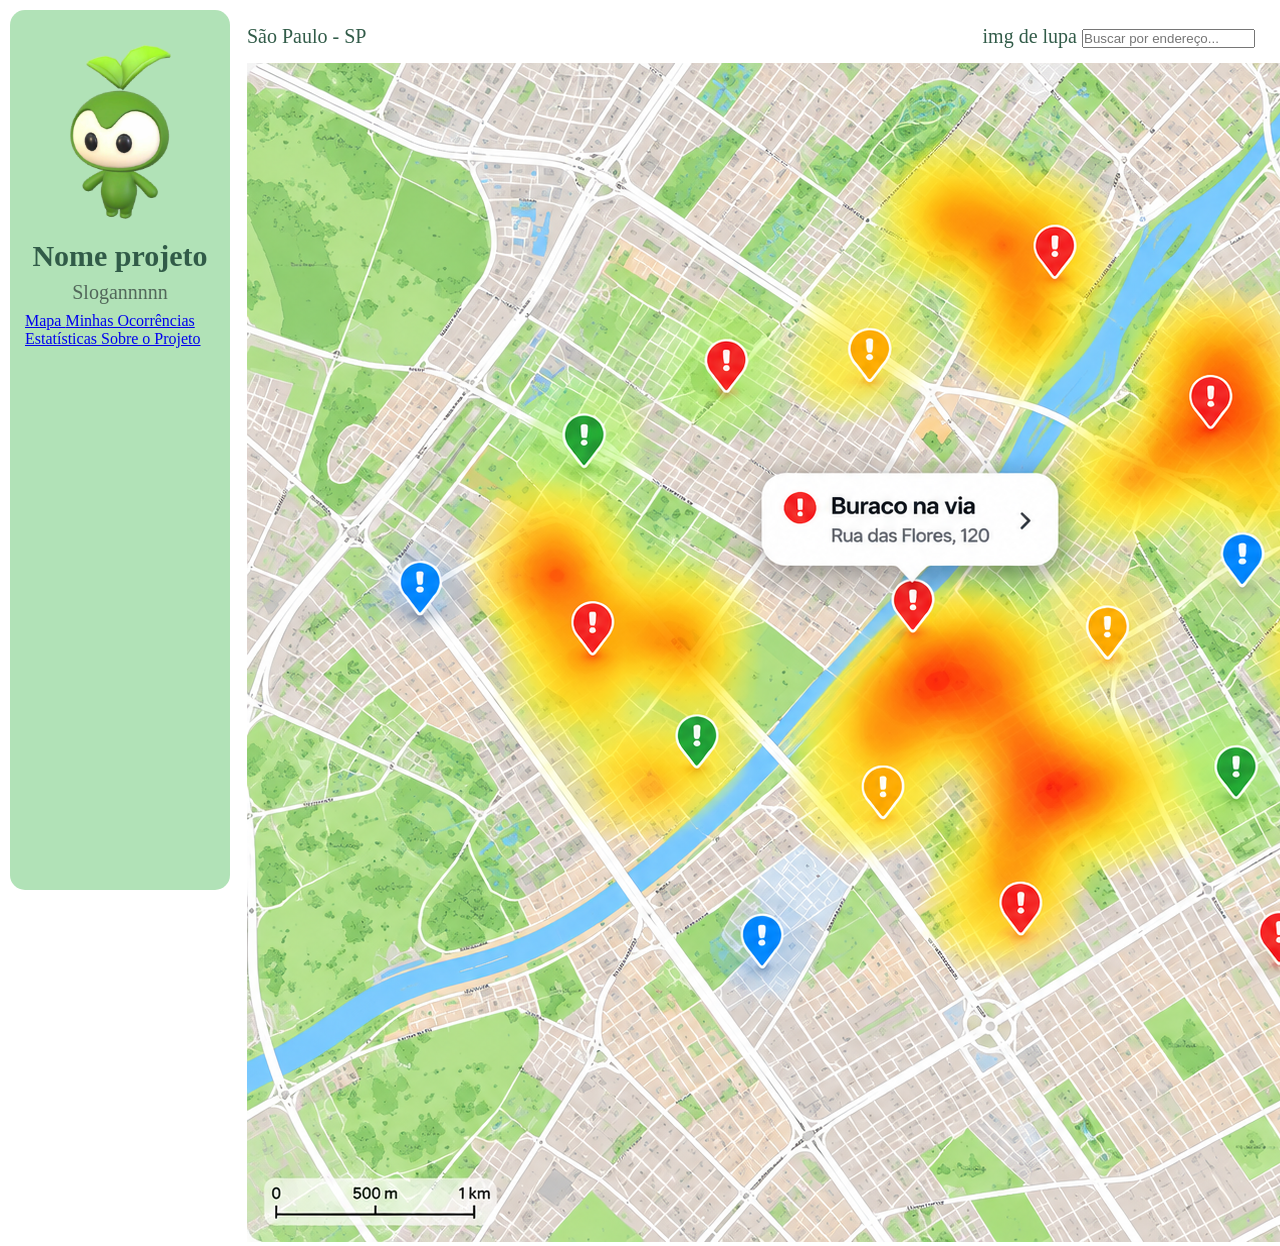
==== prototipo.html @ 0f9162bd "feat: organização pastas para 2 páginas (separação de vitrine e protótipo)" ====
<!DOCTYPE html>
<html lang="en">
<head>
    <meta charset="UTF-8">
    <meta name="viewport" content="width=device-width, initial-scale=1.0">
    <title>Document</title>
    <link rel="stylesheet" href="./src/css/prototipo.css">
</head>
<body>

    <div class="pagina">
        <!-- MENU LATERAL -->
        <div class="menu">
            <div class="mascote">
                <img src="./src/assets/img/mascotesemfundo.png" alt="macote">
            </div>
            <h1>Nome projeto</h1>
            <p class="slogan">Slogannnnn</p>

            <div class="opcoes-menu">
                <a href="#" class="selecionado">
                    Mapa
                </a>

                <a href="#">
                    Minhas Ocorrências
                </a>

                <a href="#">
                    Estatísticas
                </a>

                <a href="#">
                    Sobre o Projeto
                </a>

            </div>

        </div>


    <!-- PARTE PRINCIPAL -->
    <div class="conteudodecima">
    <!-- PARTE DE CIMA -->
        <div class="topo">
            <p> São Paulo - SP</p>
            <div class="pesquisa">
                    img de lupa
            <input type="text" placeholder="Buscar por endereço...">
            </div>
        </div>

    <!-- MAPA -->
        <div class="partedomapa">
            <img src="./src/assets/img/mapa-urbano.png" alt="Mapa">
        </div>
    









</div>
</body>
</html>
---- src/css/prototipo.css ----
@import url('https://fonts.googleapis.com/css2?family=Quicksand:wght@300..700&display=swap');


*{
    margin: 0;
    padding: 0;
    box-sizing: border-box;
}

/* deixar menu e o resto um do lado */
.pagina {
    display: flex;
    height: 100vh;
    padding: 10px;
    gap: 12px;
} 
.mascote img {
    width: 150px;
    height: 200px;
    margin-bottom: 5px;

}


/* menu lateral*/
.menu {
    width: 220px;
    background-color: #b1e2b7;
    border-radius: 15px;
    padding: 20px 15px;
    display: flex;
    flex-direction: column;
    align-items: center;

    h1{
    font-size:30px;
    color: #315b48;
    text-align: center;
    
    }

}
/* slogan dentro menu */
.slogan {
    font-size: 20px;
    color: #52675a;
    margin-top: 8px;
    margin-bottom: 8px;
}

/* lembrar de arrumar a lateral dentro do menu */
/* {





} */



/* PAarte principal*/

.conteudodecima {
    flex: 1;
    display: flex;
    flex-direction: column;
    gap: 15px;
    padding: 15px 15px 10px 5px;
    min-width: 0;
}

/* PARTE DE CIMA */

.topo {
    display: flex;
    align-items: center;
    justify-content: space-between;
    font-size: 20px;
    color: #315b48;
}
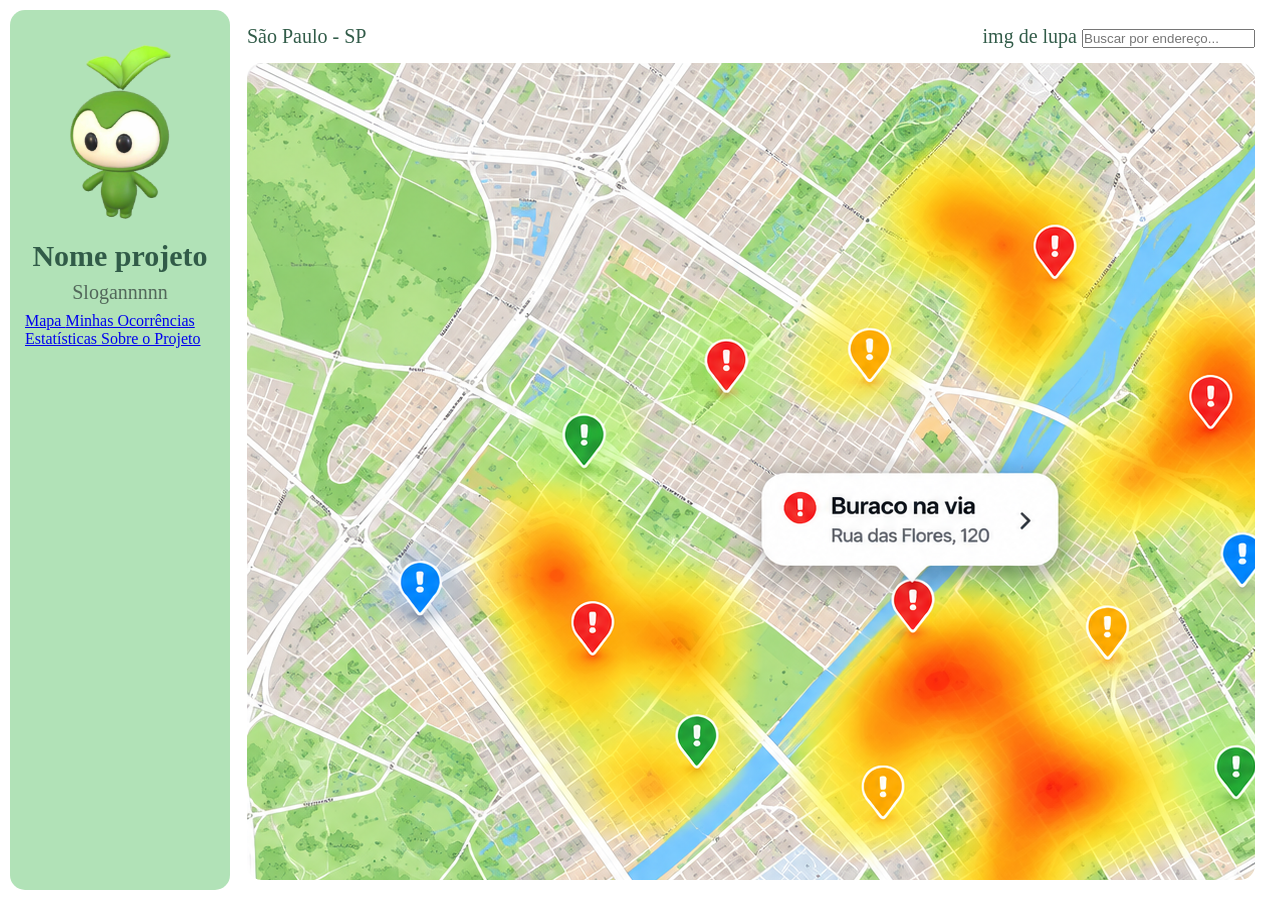
==== commit 35b0746b: ""style: ajustando alinhamento "" ====
--- a/prototipo.html
+++ b/prototipo.html
@@ -8,7 +8,7 @@
 </head>
 <body>
 
-    <div class="pagina">
+    <div class="paginaum">
         <!-- MENU LATERAL -->
         <div class="menu">
             <div class="mascote">
--- a/src/css/prototipo.css
+++ b/src/css/prototipo.css
@@ -8,7 +8,7 @@
 }
 
 /* deixar menu e o resto um do lado */
-.pagina {
+.paginaum {
     display: flex;
     height: 100vh;
     padding: 10px;
@@ -78,12 +78,38 @@
     justify-content: space-between;
     font-size: 20px;
     color: #315b48;
+
+}
+
+.partedomapa {
+    width: 100%;
+    overflow: hidden;
+    border-radius: 15px; 
+
+}
+
+/* --------------------------------------------------------------- */
+.paginadois {
+    background-color: #ffffff;
+    display: flex;
+    height: 100vh;
+    padding: 10px;
+    gap: 12px;
+    
+} 
+
+.card{
+    background-color: #b1e2b7;
+    width: 100%;
+    height: 100%;
+    overflow: hidden;
+    border-radius: 15px;
+    padding: 50px;
 }
 
 
-
-
-
-
-
-
+.icon img{
+    border-radius: 50px;
+    width: 50px;
+    height: 50px;
+}
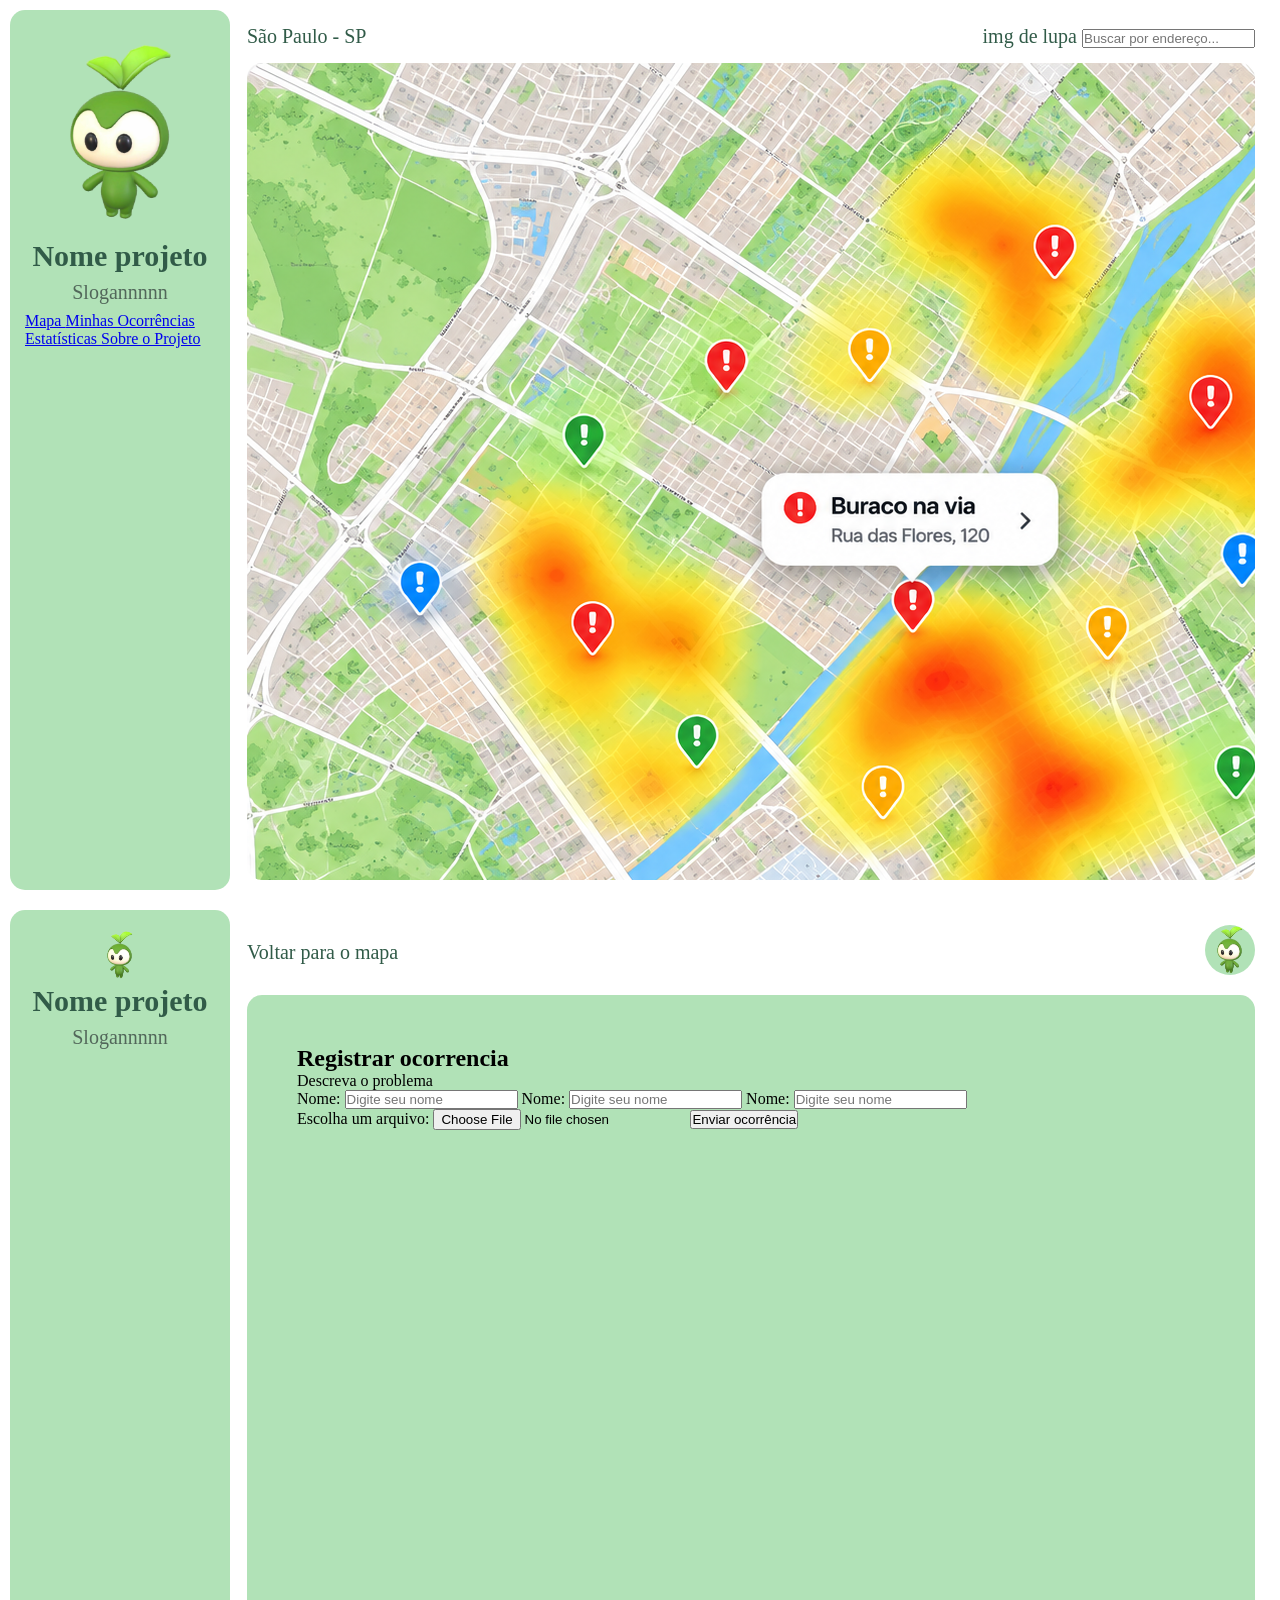
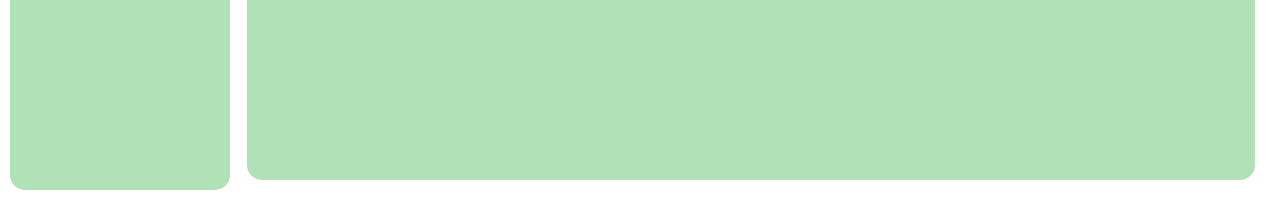
==== commit 83b2cc5c: ""feat: Pagina de ocorrencias"" ====
--- a/prototipo.html
+++ b/prototipo.html
@@ -54,7 +54,59 @@
         <div class="partedomapa">
             <img src="./src/assets/img/mapa-urbano.png" alt="Mapa">
         </div>
-    
+
+</div>
+</div>
+
+ <section class="paginaocorrencias">
+        <div class="paginadois">
+            <!-- Menu -->
+        <div class="menu">
+            <div class="icon">
+                <img src="./src/assets/img/icon.png" alt="Icon">
+            </div>
+            <h1>Nome projeto</h1>
+            <p class="slogan">Slogannnnn</p>
+        </div>
+
+
+
+        <div class="conteudodecima">
+            <!-- Parte de cima -->
+                <div class="topo">
+                    <p> Voltar para o mapa </p>
+
+                     <div class="icon">
+                    <img src="./img/icon.png" alt="icon">
+                    </div>    
+                </div>
+
+
+
+
+        <div class="card">
+            <h2>Registrar ocorrencia</h2>
+            <p>Descreva o problema</p>
+
+            <label for="nome">Nome:</label>
+            <input type="text" id="nome" name="nome" placeholder="Digite seu nome">
+
+            <label for="nome">Nome:</label>
+            <input type="text" id="nome" name="nome" placeholder="Digite seu nome">
+
+            <label for="nome">Nome:</label>
+            <input type="text" id="nome" name="nome" placeholder="Digite seu nome">
+
+            <form action="/seu-script-backend" method="POST" enctype="multipart/form-data">
+
+            <label for="arquivo">Escolha um arquivo:</label>
+            <input type="file" id="arquivo" name="arquivo">
+            
+            <button>Enviar ocorrência</button>
+            </form>
+
+
+        </div>
 
 
 
@@ -63,7 +115,9 @@
 
 
 
+        </div>
+    </section>
 
-</div>
+
 </body>
 </html>
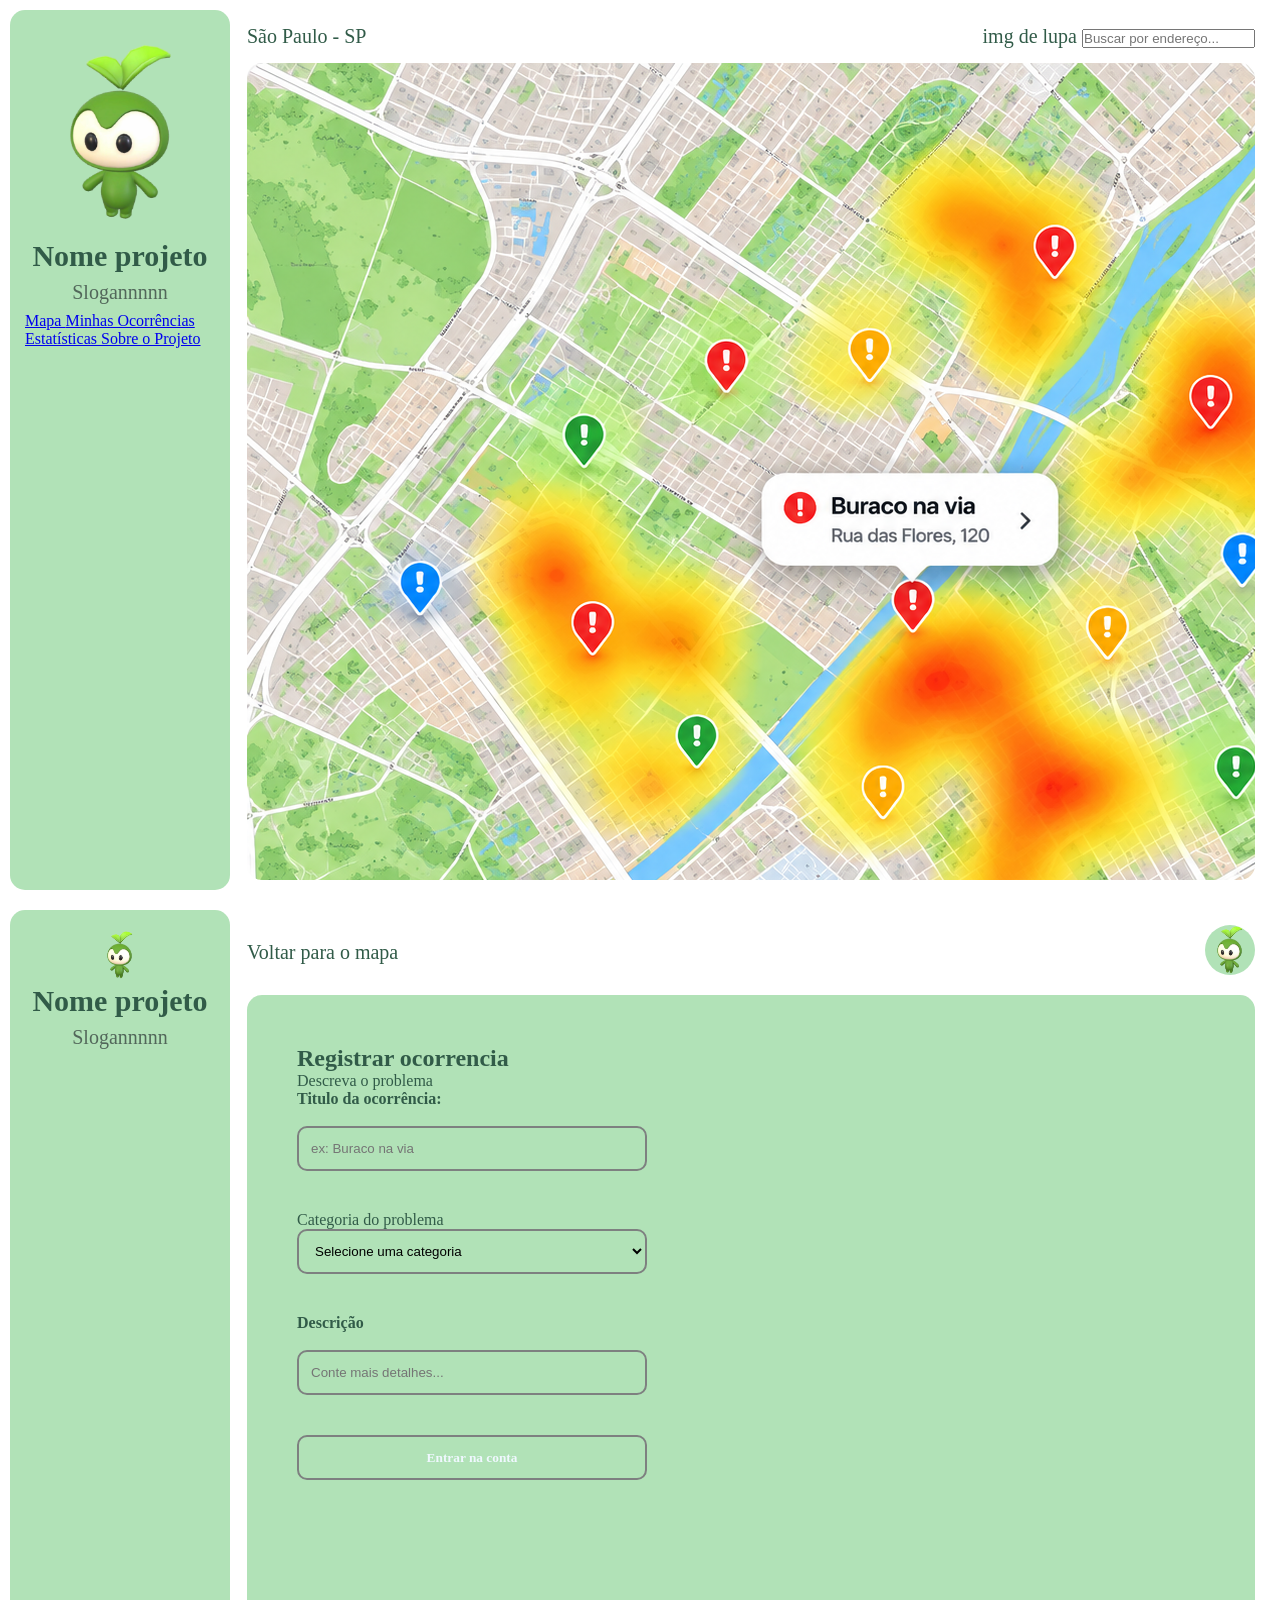
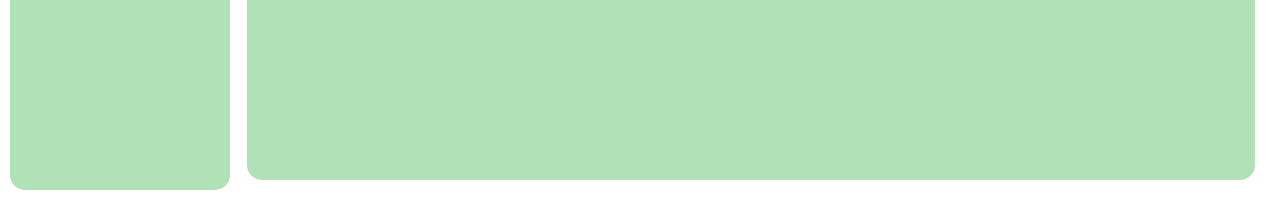
==== commit 929535ed: ""Feat adicionando formulario"" ====
--- a/prototipo.html
+++ b/prototipo.html
@@ -84,38 +84,35 @@
 
 
 
-        <div class="card">
+        <section class="card">
             <h2>Registrar ocorrencia</h2>
             <p>Descreva o problema</p>
+                <form action="" method="GET">     
+                <label for="nome"><h4>Titulo da ocorrência:</h4></label> <br>
+                <input type="text" id="email" name="nome" placeholder="ex: Buraco na via" required><br>
 
-            <label for="nome">Nome:</label>
-            <input type="text" id="nome" name="nome" placeholder="Digite seu nome">
+                <label for="linguagem">Categoria do problema</label> <br>
+                <select id="linguagem" name="linguagem" required>
+                <option value="">Selecione uma categoria</option>
+                <option value="js">1</option>
+                <option value="">2</option>
+                <option value="java">3</option>
+                </select>
 
-            <label for="nome">Nome:</label>
-            <input type="text" id="nome" name="nome" placeholder="Digite seu nome">
-
-            <label for="nome">Nome:</label>
-            <input type="text" id="nome" name="nome" placeholder="Digite seu nome">
-
-            <form action="/seu-script-backend" method="POST" enctype="multipart/form-data">
-
-            <label for="arquivo">Escolha um arquivo:</label>
-            <input type="file" id="arquivo" name="arquivo">
-            
-            <button>Enviar ocorrência</button>
-            </form>
-
-
-        </div>
+                <label for="email"><h4>Descrição</h4></label> <br>
+                <input type="senha" id="senha" name="senha" placeholder="Conte mais detalhes..." required><br>
+                
+                
+                <button type="submit"><h4>Entrar na conta</h4></button>
+                
+                </form>
 
 
 
 
 
 
-
-
-        </div>
+       
     </section>
 
 
--- a/src/css/prototipo.css
+++ b/src/css/prototipo.css
@@ -95,6 +95,7 @@
     height: 100vh;
     padding: 10px;
     gap: 12px;
+
     
 } 
 
@@ -105,6 +106,8 @@
     overflow: hidden;
     border-radius: 15px;
     padding: 50px;
+    color:#315b48;
+   
 }
 
 
@@ -112,4 +115,27 @@
     border-radius: 50px;
     width: 50px;
     height: 50px;
+}
+
+.card input, select {
+    width: 350px;
+    height: 45px;
+    padding: 12px;
+    border-radius: 10px;
+    background-color:  #b1e2b7;
+    border: 2px solid  rgb(126, 128, 128);
+    margin-bottom: 40px;
+    
+}
+
+.card button{
+    width: 350px;
+    height: 45px;
+    padding: 12px;
+    border-radius: 10px;
+    background-color:  #b1e2b7;;
+    border: 2px solid  rgb(126, 128, 128);
+    margin-bottom: 10px;
+    color: aliceblue;
+    font-family: "Quicksand",  Times, serif;
 }
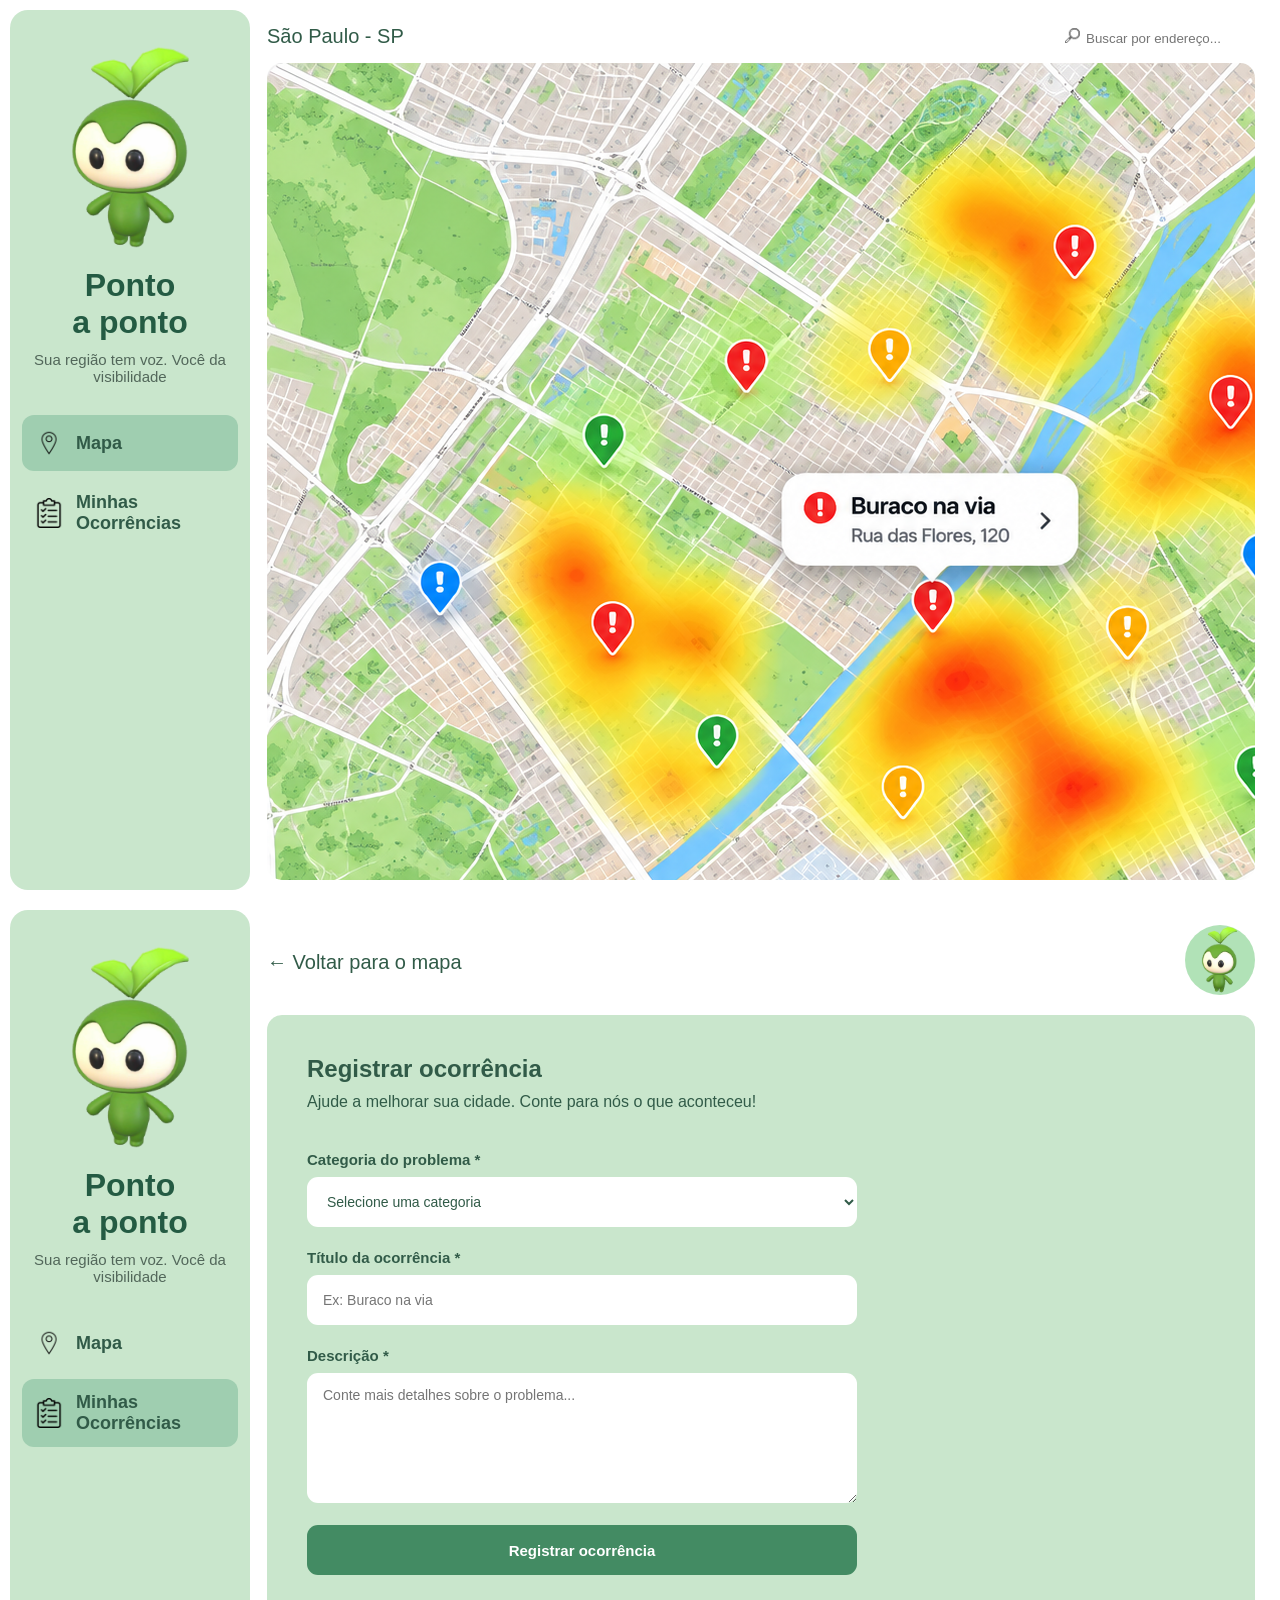
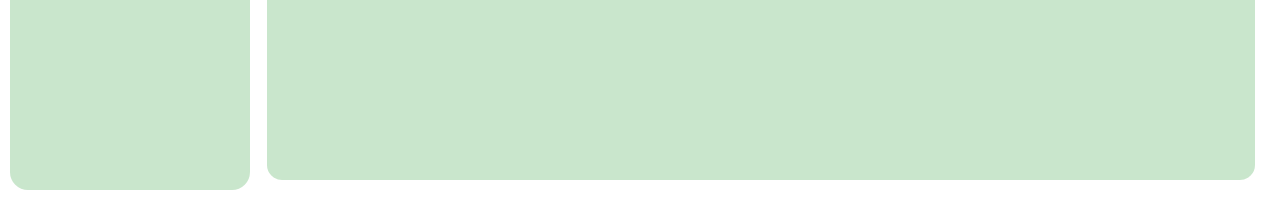
==== commit 22523ca4: ""style: ajustes no CSS das telas"" ====
--- a/prototipo.html
+++ b/prototipo.html
@@ -10,42 +10,43 @@
 
     <div class="paginaum">
         <!-- MENU LATERAL -->
-        <div class="menu">
-            <div class="mascote">
-                <img src="./src/assets/img/mascotesemfundo.png" alt="macote">
-            </div>
-            <h1>Nome projeto</h1>
-            <p class="slogan">Slogannnnn</p>
+<div class="menu">
 
-            <div class="opcoes-menu">
-                <a href="#" class="selecionado">
-                    Mapa
-                </a>
+    <!-- MASCOTE E LOGO -->
+    <div class="mascote">
+        <img src="./src/assets/img/mascotesemfundo.png" alt="Mascote Cidade em Foco">
+    </div>
 
-                <a href="#">
-                    Minhas Ocorrências
-                </a>
+    <h1>Ponto<br>a ponto</h1>
 
-                <a href="#">
-                    Estatísticas
-                </a>
+    <p class="slogan">Sua região tem voz. Você da visibilidade</p>
 
-                <a href="#">
-                    Sobre o Projeto
-                </a>
 
-            </div>
+    <!-- OPÇÕES DO MENU -->
+    <div class="opcoes-menu">
+        <a href="#" class="selecionado">
+        <img src="./src/assets/img/localizacao.png" alt="icon localização">
+         Mapa
+        </a>
 
-        </div>
+        <a href="#">
+            <img src="./src/assets/img/clipboard.png" alt="icon Checklist">
+            Minhas Ocorrências
+        </a>
 
+
+    </div>
+
+</div>
 
     <!-- PARTE PRINCIPAL -->
     <div class="conteudodecima">
     <!-- PARTE DE CIMA -->
         <div class="topo">
+
             <p> São Paulo - SP</p>
             <div class="pesquisa">
-                    img de lupa
+                    <img src="./src/assets/img/lupa.png" alt="icon lupa">
             <input type="text" placeholder="Buscar por endereço...">
             </div>
         </div>
@@ -61,60 +62,122 @@
  <section class="paginaocorrencias">
         <div class="paginadois">
             <!-- Menu -->
-        <div class="menu">
-            <div class="icon">
-                <img src="./src/assets/img/icon.png" alt="Icon">
-            </div>
-            <h1>Nome projeto</h1>
-            <p class="slogan">Slogannnnn</p>
-        </div>
 
 
+        <!-- MENU LATERAL -->
+<div class="menu">
 
-        <div class="conteudodecima">
+    <!-- MASCOTE E LOGO -->
+    <div class="mascote">
+        <img src="./src/assets/img/mascotesemfundo.png" alt="Mascote Cidade em Foco">
+    </div>
+
+    <h1>Ponto<br>a ponto</h1>
+
+    <p class="slogan">Sua região tem voz. Você da visibilidade</p>
+
+
+    <!-- OPÇÕES DO MENU -->
+    <div class="opcoes-menu">
+        <a href="#" >
+        <img src="./src/assets/img/localizacao.png" alt="icon localização">
+         Mapa
+        </a>
+
+        <a href="#" class="selecionado">
+            <img src="./src/assets/img/clipboard.png" alt="icon Checklist">
+            Minhas Ocorrências
+        </a>
+
+
+    </div>
+
+</div>
+
+
+    <div class="conteudodecima">
             <!-- Parte de cima -->
                 <div class="topo">
-                    <p> Voltar para o mapa </p>
+   
+                    <p> ← Voltar para o mapa </p>
 
                      <div class="icon">
-                    <img src="./img/icon.png" alt="icon">
+                    <img src="./src/assets/img/icon.png" alt="ICON ">
                     </div>    
-                </div>
+            </div>
 
 
 
 
-        <section class="card">
-            <h2>Registrar ocorrencia</h2>
-            <p>Descreva o problema</p>
-                <form action="" method="GET">     
-                <label for="nome"><h4>Titulo da ocorrência:</h4></label> <br>
-                <input type="text" id="email" name="nome" placeholder="ex: Buraco na via" required><br>
+         <!-- FORMULÁRIO -->
+            <section class="card">
 
-                <label for="linguagem">Categoria do problema</label> <br>
-                <select id="linguagem" name="linguagem" required>
-                <option value="">Selecione uma categoria</option>
-                <option value="js">1</option>
-                <option value="">2</option>
-                <option value="java">3</option>
-                </select>
+                <div class="titulo-formulario">
+                    <h2>Registrar ocorrência</h2>
+                    <p>Ajude a melhorar sua cidade. Conte para nós o que aconteceu!</p>
+                </div>
 
-                <label for="email"><h4>Descrição</h4></label> <br>
-                <input type="senha" id="senha" name="senha" placeholder="Conte mais detalhes..." required><br>
-                
-                
-                <button type="submit"><h4>Entrar na conta</h4></button>
-                
+                <form action="" method="GET">
+
+                    <div class="campo">
+                        <label for="categoria">
+                            Categoria do problema <span>*</span>
+                        </label>
+
+                        <select id="categoria" name="categoria" required>
+                            <option value="">Selecione uma categoria</option>
+                            <option value="buraco">Buraco na via</option>
+                            <option value="iluminacao">Iluminação pública</option>
+                            <option value="lixo">Acúmulo de lixo</option>
+                            <option value="sinalizacao">Sinalização</option>
+                            <option value="calcada">Calçada danificada</option>
+                            <option value="outro">Outro</option>
+                        </select>
+                    </div>
+
+
+                    <div class="campo">
+                        <label for="titulo">
+                            Título da ocorrência <span>*</span>
+                        </label>
+
+                        <input
+                            type="text"
+                            id="titulo"
+                            name="titulo"
+                            placeholder="Ex: Buraco na via"
+           
+                        >
+                    </div>
+
+
+                    <div class="campo">
+                        <label for="descricao">
+                            Descrição <span>*</span>
+                        </label>
+
+                        <textarea
+                            id="descricao"
+                            name="descricao"
+                            placeholder="Conte mais detalhes sobre o problema..."
+                            maxlength="500"
+                       
+                        ></textarea>
+
+
+                    </div>
+
+
+                    <button type="submit">
+                        Registrar ocorrência
+                    </button>
+
                 </form>
+
+            </section>
 
 
 
 
-
-
-       
-    </section>
-
-
 </body>
 </html>
--- a/src/css/prototipo.css
+++ b/src/css/prototipo.css
@@ -7,12 +7,14 @@
     box-sizing: border-box;
 }
 
-/* deixar menu e o resto um do lado */
+
 .paginaum {
     display: flex;
     height: 100vh;
     padding: 10px;
     gap: 12px;
+
+    font-family: "Quicksand", Helvetica, sans-serif;
 } 
 .mascote img {
     width: 150px;
@@ -22,25 +24,98 @@
 }
 
 
-/* menu lateral*/
+
+
 .menu {
-    width: 220px;
-    background-color: #b1e2b7;
-    border-radius: 15px;
-    padding: 20px 15px;
+    width: 240px;
+    min-width: 240px;
+    height: 100%;
+    background-color:#c9e6cc;
+    border-radius: 18px;
+    padding: 20px 12px;
     display: flex;
     flex-direction: column;
     align-items: center;
-
-    h1{
-    font-size:30px;
-    color: #315b48;
+}
+
+
+
+
+.mascote {
+    width: 100%;
+    display: flex;
+    justify-content: center;
+}
+
+.mascote img {
+    width: 200px;
+    height: 230px;
+    object-fit: contain;
+}
+
+
+
+.menu h1 {
+    font-size: 32px;
+    color: #245b43;
     text-align: center;
-    
+    margin-top: 2px;
+    font-weight:900;
+}
+
+
+
+
+.menu .slogan {
+    font-size: 15px;
+    color: #52675a;
+    margin-top: 10px;
+    margin-bottom: 30px;
+    text-align: center;
+}
+
+
+
+.opcoes-menu {
+    display: flex;
+    flex-direction: column;
+    width: 100%;
+    gap: 8px;
+
+}
+
+
+
+
+.opcoes-menu a {
+    display: flex;
+    align-items: center;
+    gap: 12px;
+    width: 100%;
+    padding: 13px 12px;
+
+    text-decoration: none;
+    color: #315b48;
+
+    font-size: 18px;
+    font-weight: 600;
+
+    border-radius: 12px;
+    transition: 0.3s;
+    img{
+        width: 30px;
     }
-
-}
-/* slogan dentro menu */
+}
+
+
+
+
+.opcoes-menu a span {
+    font-size: 19px;
+}
+
+
+
 .slogan {
     font-size: 20px;
     color: #52675a;
@@ -48,18 +123,7 @@
     margin-bottom: 8px;
 }
 
-/* lembrar de arrumar a lateral dentro do menu */
-/* {
-
-
-
-
-
-} */
-
-
-
-/* PAarte principal*/
+
 
 .conteudodecima {
     flex: 1;
@@ -70,7 +134,7 @@
     min-width: 0;
 }
 
-/* PARTE DE CIMA */
+
 
 .topo {
     display: flex;
@@ -78,6 +142,12 @@
     justify-content: space-between;
     font-size: 20px;
     color: #315b48;
+        img{
+        width: 15px;
+    }
+    input{
+        border: none;
+    }
 
 }
 
@@ -95,12 +165,13 @@
     height: 100vh;
     padding: 10px;
     gap: 12px;
+    font-family: "Quicksand", Helvetica, sans-serif;
 
     
 } 
 
 .card{
-    background-color: #b1e2b7;
+    background-color:#c9e6cc ;
     width: 100%;
     height: 100%;
     overflow: hidden;
@@ -113,29 +184,92 @@
 
 .icon img{
     border-radius: 50px;
-    width: 50px;
+    width: 70px;
+    height: 70px;
+}
+
+
+
+
+
+.card {
+    padding: 40px;
+    background-color:#c9e6cc;
+    border-radius: 15px;
+    color: #315b48;
+}
+
+
+.titulo-formulario {
+    margin-bottom: 40px;
+}
+
+.titulo-formulario h2 {
+    margin-bottom: 10px;
+}
+
+
+
+
+.card .campo {
+    display: flex;
+    flex-direction: column;
+    align-items: flex-start;
+    width: 100%;
+    max-width: 550px;
+    margin-bottom: 22px;
+}
+
+
+
+.card .campo label {
+    font-size: 15px;
+    font-weight: 600;
+    margin-bottom: 9px;
+}
+
+
+
+.card .campo input,
+.card .campo select,
+.card .campo textarea {
+    width: 100%;
     height: 50px;
-}
-
-.card input, select {
-    width: 350px;
-    height: 45px;
-    padding: 12px;
-    border-radius: 10px;
-    background-color:  #b1e2b7;
-    border: 2px solid  rgb(126, 128, 128);
-    margin-bottom: 40px;
-    
-}
-
-.card button{
-    width: 350px;
-    height: 45px;
-    padding: 12px;
-    border-radius: 10px;
-    background-color:  #b1e2b7;;
-    border: 2px solid  rgb(126, 128, 128);
-    margin-bottom: 10px;
-    color: aliceblue;
-    font-family: "Quicksand",  Times, serif;
+    padding: 14px 16px;
+    background-color: #ffffff;
+    border:none;
+    border-radius: 11px;
+
+    font-family: "Quicksand", sans-serif;
+    font-size: 14px;
+    color: #315b48;
+
+    outline: none;
+    transition: 0.3s;
+}
+
+
+.card .campo textarea {
+    height: 130px;
+
+}
+
+
+
+.card button {
+    width: 100%;
+    max-width: 550px;
+    height: 50px;
+    background-color: #438b63;
+    color: white;
+    border: none;
+    border-radius: 11px;
+    font-family: "Quicksand", sans-serif;
+    font-size: 15px;
+    font-weight: bold;
+
+}
+
+.selecionado{
+    background-color: #88c0a1a2;
 }
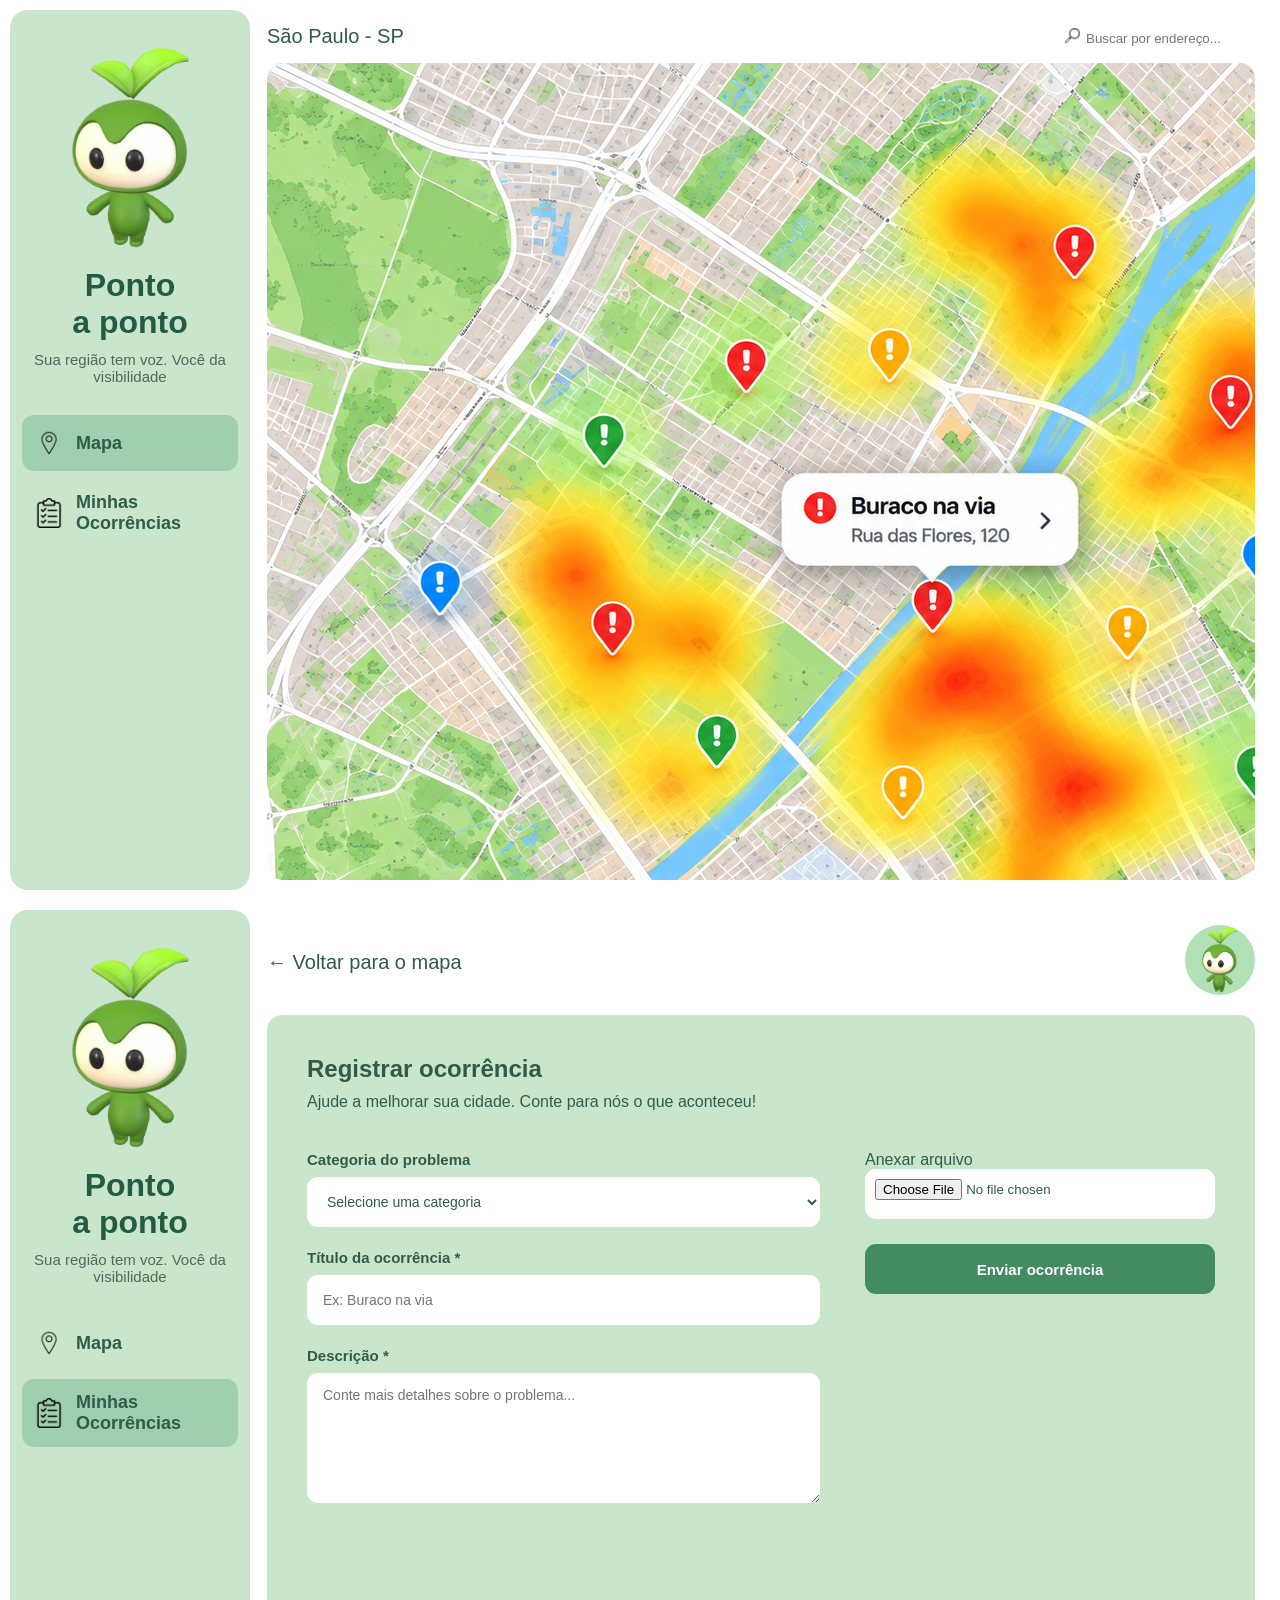
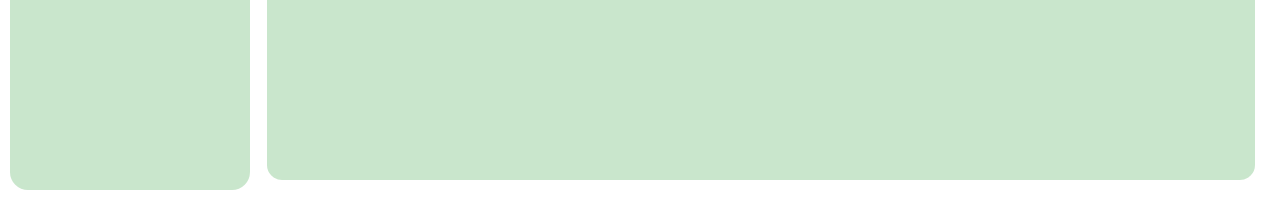
==== commit 6dbbbebc: ""style:ajustes na tela de ocorrências"" ====
--- a/prototipo.html
+++ b/prototipo.html
@@ -109,73 +109,81 @@
 
 
 
-         <!-- FORMULÁRIO -->
-            <section class="card">
+      
+    <section class="card">
 
-                <div class="titulo-formulario">
-                    <h2>Registrar ocorrência</h2>
-                    <p>Ajude a melhorar sua cidade. Conte para nós o que aconteceu!</p>
+        <div class="titulo-formulario">
+            <h2>Registrar ocorrência</h2>
+            <p>Ajude a melhorar sua cidade. Conte para nós o que aconteceu!</p>
+        </div>
+
+        <form action="" method="POST" enctype="multipart/form-data" class="formulario-ocorrencia">
+
+            
+            <div class="campos-formulario">
+                <div class="campo">
+                    <label for="categoria">Categoria do problema</label>
+
+                    <select id="categoria" name="categoria" required>
+                        <option value="">Selecione uma categoria</option>
+                        <option value="buraco">Buraco na via</option>
+                        <option value="iluminacao">Iluminação pública</option>
+                        <option value="lixo">Acúmulo de lixo</option>
+                        <option value="sinalizacao">Sinalização</option>
+                        <option value="calcada">Calçada danificada</option>
+                        <option value="outro">Outro</option>
+                    </select>
                 </div>
 
-                <form action="" method="GET">
+                <div class="campo">
+                    <label for="titulo">Título da ocorrência <span>*</span></label>
 
-                    <div class="campo">
-                        <label for="categoria">
-                            Categoria do problema <span>*</span>
-                        </label>
+                    <input
+                        type="text"
+                        id="titulo"
+                        name="titulo"
+                        placeholder="Ex: Buraco na via"
+                        required
+                    >
+                </div>
 
-                        <select id="categoria" name="categoria" required>
-                            <option value="">Selecione uma categoria</option>
-                            <option value="buraco">Buraco na via</option>
-                            <option value="iluminacao">Iluminação pública</option>
-                            <option value="lixo">Acúmulo de lixo</option>
-                            <option value="sinalizacao">Sinalização</option>
-                            <option value="calcada">Calçada danificada</option>
-                            <option value="outro">Outro</option>
-                        </select>
-                    </div>
+                <div class="campo">
+                    <label for="descricao">Descrição <span>*</span></label>
+
+                    <textarea
+                        id="descricao"
+                        name="descricao"
+                        placeholder="Conte mais detalhes sobre o problema..."
+                        maxlength="500"
+                        required
+                    ></textarea>
+                </div>
+
+            </div>
 
 
-                    <div class="campo">
-                        <label for="titulo">
-                            Título da ocorrência <span>*</span>
-                        </label>
+            <div class="coluna">
 
-                        <input
-                            type="text"
-                            id="titulo"
-                            name="titulo"
-                            placeholder="Ex: Buraco na via"
-           
-                        >
-                    </div>
+                <label for="arquivo" class="botao-anexar">
+                     Anexar arquivo <br>
+                </label>
+                <div class="anexar">
+                <input
+                    type="file"
+                    id="arquivo"
+                    name="arquivo"
+                    accept="image/png,image/jpeg,application/pdf"
+                >
+                </div>
+                <button type="submit">
+                    Enviar ocorrência
+                </button>
 
+            </div>
 
-                    <div class="campo">
-                        <label for="descricao">
-                            Descrição <span>*</span>
-                        </label>
+        </form>
 
-                        <textarea
-                            id="descricao"
-                            name="descricao"
-                            placeholder="Conte mais detalhes sobre o problema..."
-                            maxlength="500"
-                       
-                        ></textarea>
-
-
-                    </div>
-
-
-                    <button type="submit">
-                        Registrar ocorrência
-                    </button>
-
-                </form>
-
-            </section>
-
+    </section>
 
 
 
--- a/src/css/prototipo.css
+++ b/src/css/prototipo.css
@@ -272,4 +272,51 @@
 
 .selecionado{
     background-color: #88c0a1a2;
-}+}
+
+/* aqui */
+
+.formulario-ocorrencia {
+    display: flex;
+    align-items: flex-start;
+    gap: 45px;
+    width: 100%;
+}
+
+
+.campos-formulario {
+    width: 550px;
+
+}
+
+
+.coluna {
+    width: 500;
+
+  
+}
+
+
+.coluna button {
+    width: 350px;
+    height: 50px;
+    margin-top: 25px;
+    background-color: #438b63;
+    color: white;
+    border: none;
+    border-radius: 11px;
+    font-family: "Quicksand", sans-serif;
+    font-size: 15px;
+    font-weight: bold;
+
+}
+
+.anexar{
+    background-color: white;
+    width: 350px;
+    height: 50px;
+    border-radius: 11px;
+    padding: 10px;
+    
+
+}
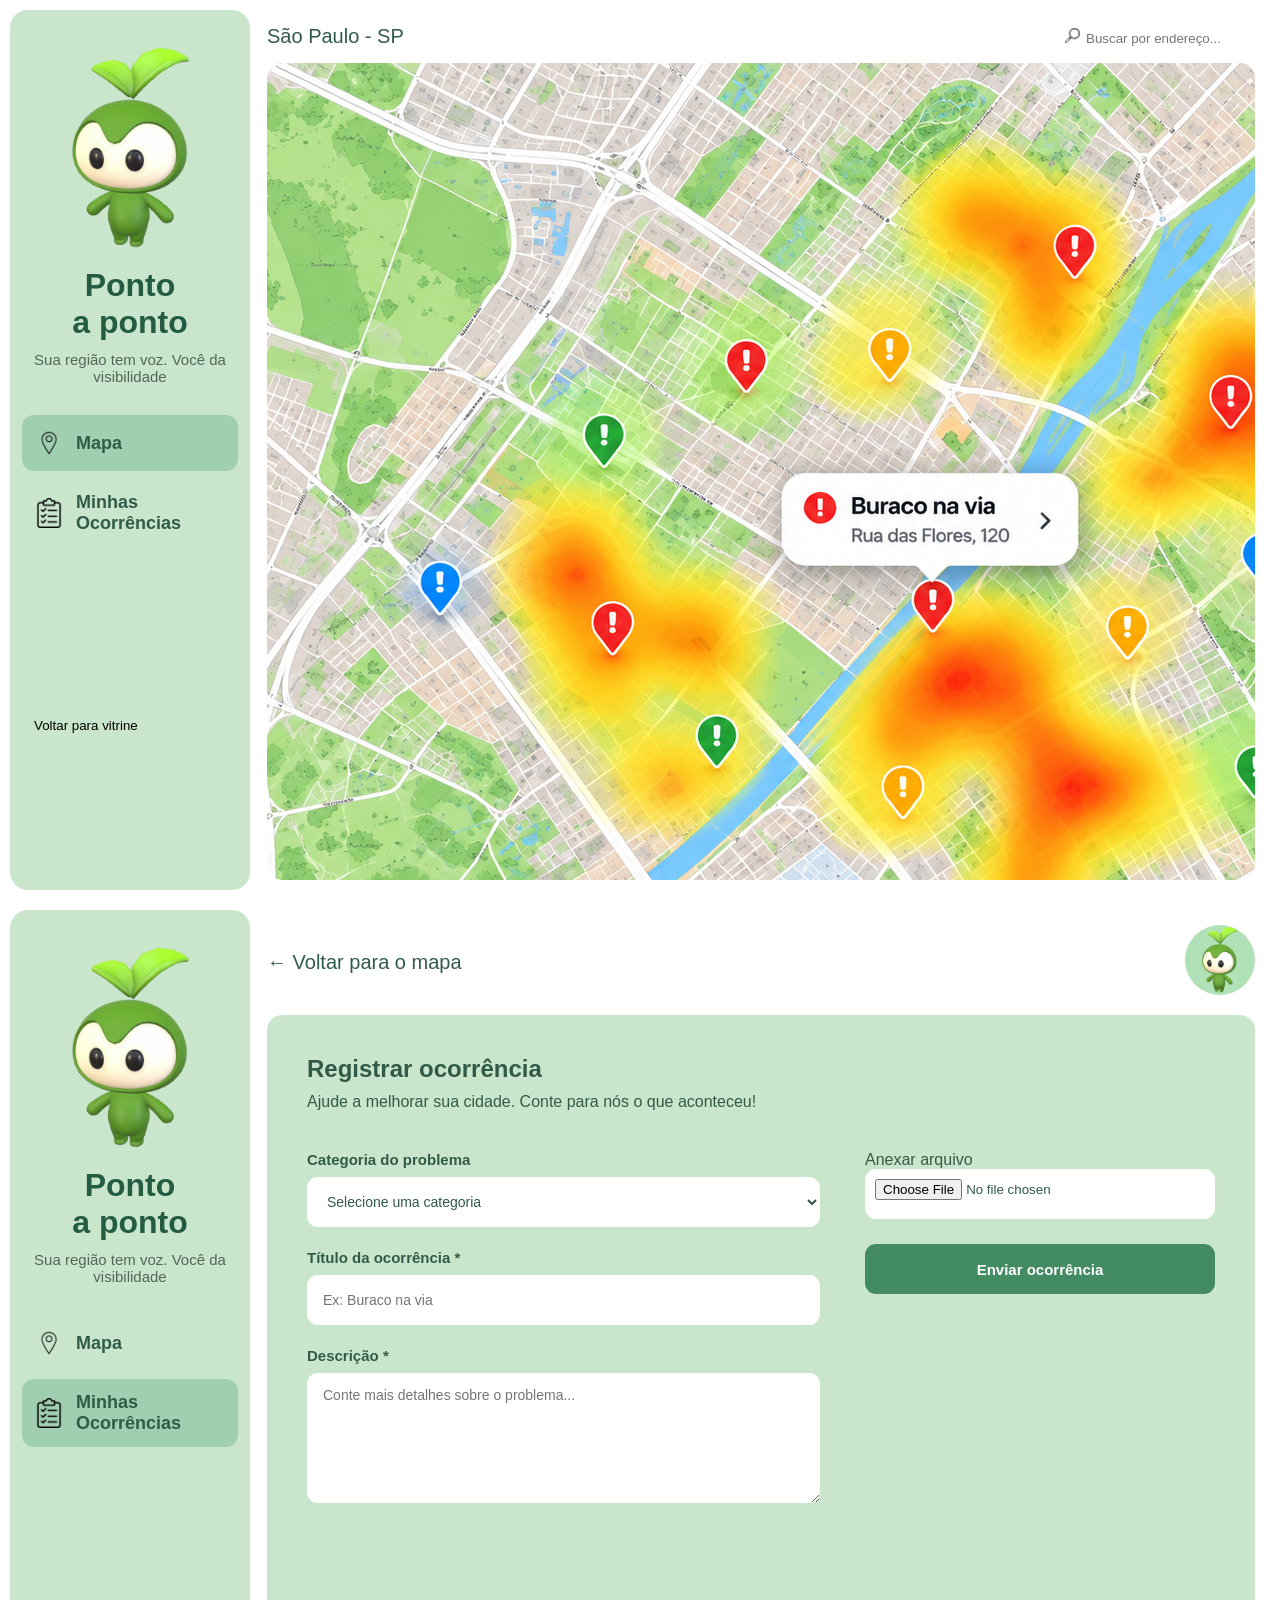
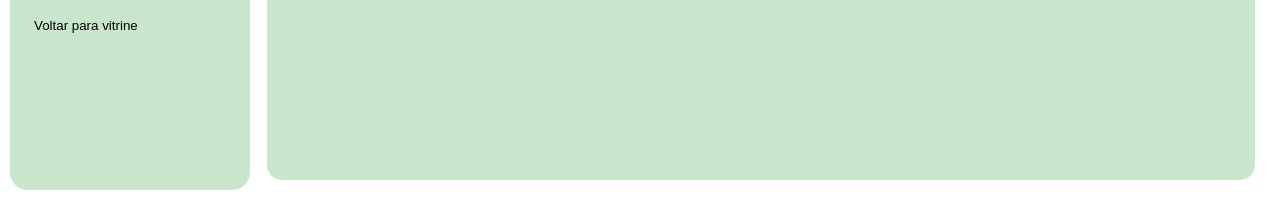
==== commit b2239917: ""feat: criação botão voltar vitrine"" ====
--- a/prototipo.html
+++ b/prototipo.html
@@ -8,80 +8,59 @@
 </head>
 <body>
 
-    <div class="paginaum">
-        <!-- MENU LATERAL -->
-<div class="menu">
+<div class="paginaum">
+        <div class="menu">
+            <div class="mascote">
+                <img src="./src/assets/img/mascotesemfundo.png" alt="Mascote Cidade em Foco">
+            </div>
+            <h1>Ponto<br>a ponto</h1>
+            <p class="slogan">Sua região tem voz. Você da visibilidade</p>
+            <div class="opcoes-menu">
+                <a href="#" class="selecionado">
+                    <img src="./src/assets/img/localizacao.png" alt="icon localização">
+                    Mapa
+                </a>
 
-    <!-- MASCOTE E LOGO -->
-    <div class="mascote">
-        <img src="./src/assets/img/mascotesemfundo.png" alt="Mascote Cidade em Foco">
-    </div>
+                <a href="#">
+                    <img src="./src/assets/img/clipboard.png" alt="icon Checklist">
+                    Minhas Ocorrências
+                </a>
 
-    <h1>Ponto<br>a ponto</h1>
+                <div class="voltarvitrine">
+                    <a href="index.html"><button>Voltar para vitrine</button></a>
+                </div>
+            </div>
 
-    <p class="slogan">Sua região tem voz. Você da visibilidade</p>
+        </div>
 
-
-    <!-- OPÇÕES DO MENU -->
-    <div class="opcoes-menu">
-        <a href="#" class="selecionado">
-        <img src="./src/assets/img/localizacao.png" alt="icon localização">
-         Mapa
-        </a>
-
-        <a href="#">
-            <img src="./src/assets/img/clipboard.png" alt="icon Checklist">
-            Minhas Ocorrências
-        </a>
-
-
-    </div>
-
-</div>
-
-    <!-- PARTE PRINCIPAL -->
+  
     <div class="conteudodecima">
-    <!-- PARTE DE CIMA -->
         <div class="topo">
-
             <p> São Paulo - SP</p>
             <div class="pesquisa">
                     <img src="./src/assets/img/lupa.png" alt="icon lupa">
-            <input type="text" placeholder="Buscar por endereço...">
+                    <input type="text" placeholder="Buscar por endereço...">
             </div>
         </div>
-
-    <!-- MAPA -->
         <div class="partedomapa">
             <img src="./src/assets/img/mapa-urbano.png" alt="Mapa">
         </div>
 
-</div>
+    </div>
 </div>
 
- <section class="paginaocorrencias">
-        <div class="paginadois">
-            <!-- Menu -->
-
-
-        <!-- MENU LATERAL -->
-<div class="menu">
-
-    <!-- MASCOTE E LOGO -->
-    <div class="mascote">
-        <img src="./src/assets/img/mascotesemfundo.png" alt="Mascote Cidade em Foco">
-    </div>
-
-    <h1>Ponto<br>a ponto</h1>
-
-    <p class="slogan">Sua região tem voz. Você da visibilidade</p>
-
-
-    <!-- OPÇÕES DO MENU -->
-    <div class="opcoes-menu">
+<section class="paginaocorrencias">
+    <div class="paginadois">   
+        <div class="menu">
+            <div class="mascote">
+                <img src="./src/assets/img/mascotesemfundo.png" alt="Mascote Cidade em Foco">
+            </div>
+            <h1>Ponto<br>a ponto</h1>
+            <p class="slogan">Sua região tem voz. Você da visibilidade</p>
+        <div class="opcoes-menu">
         <a href="#" >
-        <img src="./src/assets/img/localizacao.png" alt="icon localização">
-         Mapa
+            <img src="./src/assets/img/localizacao.png" alt="icon localização">
+             Mapa
         </a>
 
         <a href="#" class="selecionado">
@@ -89,41 +68,33 @@
             Minhas Ocorrências
         </a>
 
+        <div class="voltarvitrine">
+            <a href="index.html"><button>Voltar para vitrine</button></a>
+        </div>
+
 
     </div>
 
 </div>
+    <div class="conteudodecima">
+        <div class="topo">
+            <p> ← Voltar para o mapa </p>
+                    
+        <div class="icon">
+            <img src="./src/assets/img/icon.png" alt="ICON ">
+        </div>    
+        </div>
 
 
-    <div class="conteudodecima">
-            <!-- Parte de cima -->
-                <div class="topo">
-   
-                    <p> ← Voltar para o mapa </p>
-
-                     <div class="icon">
-                    <img src="./src/assets/img/icon.png" alt="ICON ">
-                    </div>    
-            </div>
-
-
-
-
-      
-    <section class="card">
-
-        <div class="titulo-formulario">
-            <h2>Registrar ocorrência</h2>
-            <p>Ajude a melhorar sua cidade. Conte para nós o que aconteceu!</p>
-        </div>
-
-        <form action="" method="POST" enctype="multipart/form-data" class="formulario-ocorrencia">
-
-            
-            <div class="campos-formulario">
-                <div class="campo">
-                    <label for="categoria">Categoria do problema</label>
-
+<section class="card">
+    <div class="titulo-formulario">
+        <h2>Registrar ocorrência</h2>
+        <p>Ajude a melhorar sua cidade. Conte para nós o que aconteceu!</p>
+    </div>
+    <form action="" method="POST" enctype="multipart/form-data" class="formulario-ocorrencia">
+        <div class="campos-formulario">
+            <div class="campo">
+                <label for="categoria">Categoria do problema</label>
                     <select id="categoria" name="categoria" required>
                         <option value="">Selecione uma categoria</option>
                         <option value="buraco">Buraco na via</option>
@@ -133,11 +104,10 @@
                         <option value="calcada">Calçada danificada</option>
                         <option value="outro">Outro</option>
                     </select>
-                </div>
+            </div>
 
                 <div class="campo">
                     <label for="titulo">Título da ocorrência <span>*</span></label>
-
                     <input
                         type="text"
                         id="titulo"
@@ -162,7 +132,7 @@
             </div>
 
 
-            <div class="coluna">
+        <div class="coluna">
 
                 <label for="arquivo" class="botao-anexar">
                      Anexar arquivo <br>
@@ -184,7 +154,7 @@
         </form>
 
     </section>
-
+</section>
 
 
 </body>
--- a/src/css/prototipo.css
+++ b/src/css/prototipo.css
@@ -23,6 +23,13 @@
 
 }
 
+.voltarvitrine button{
+    margin-top: 150px;
+    background-color: transparent;
+    border:none;
+
+    
+}
 
 
 
